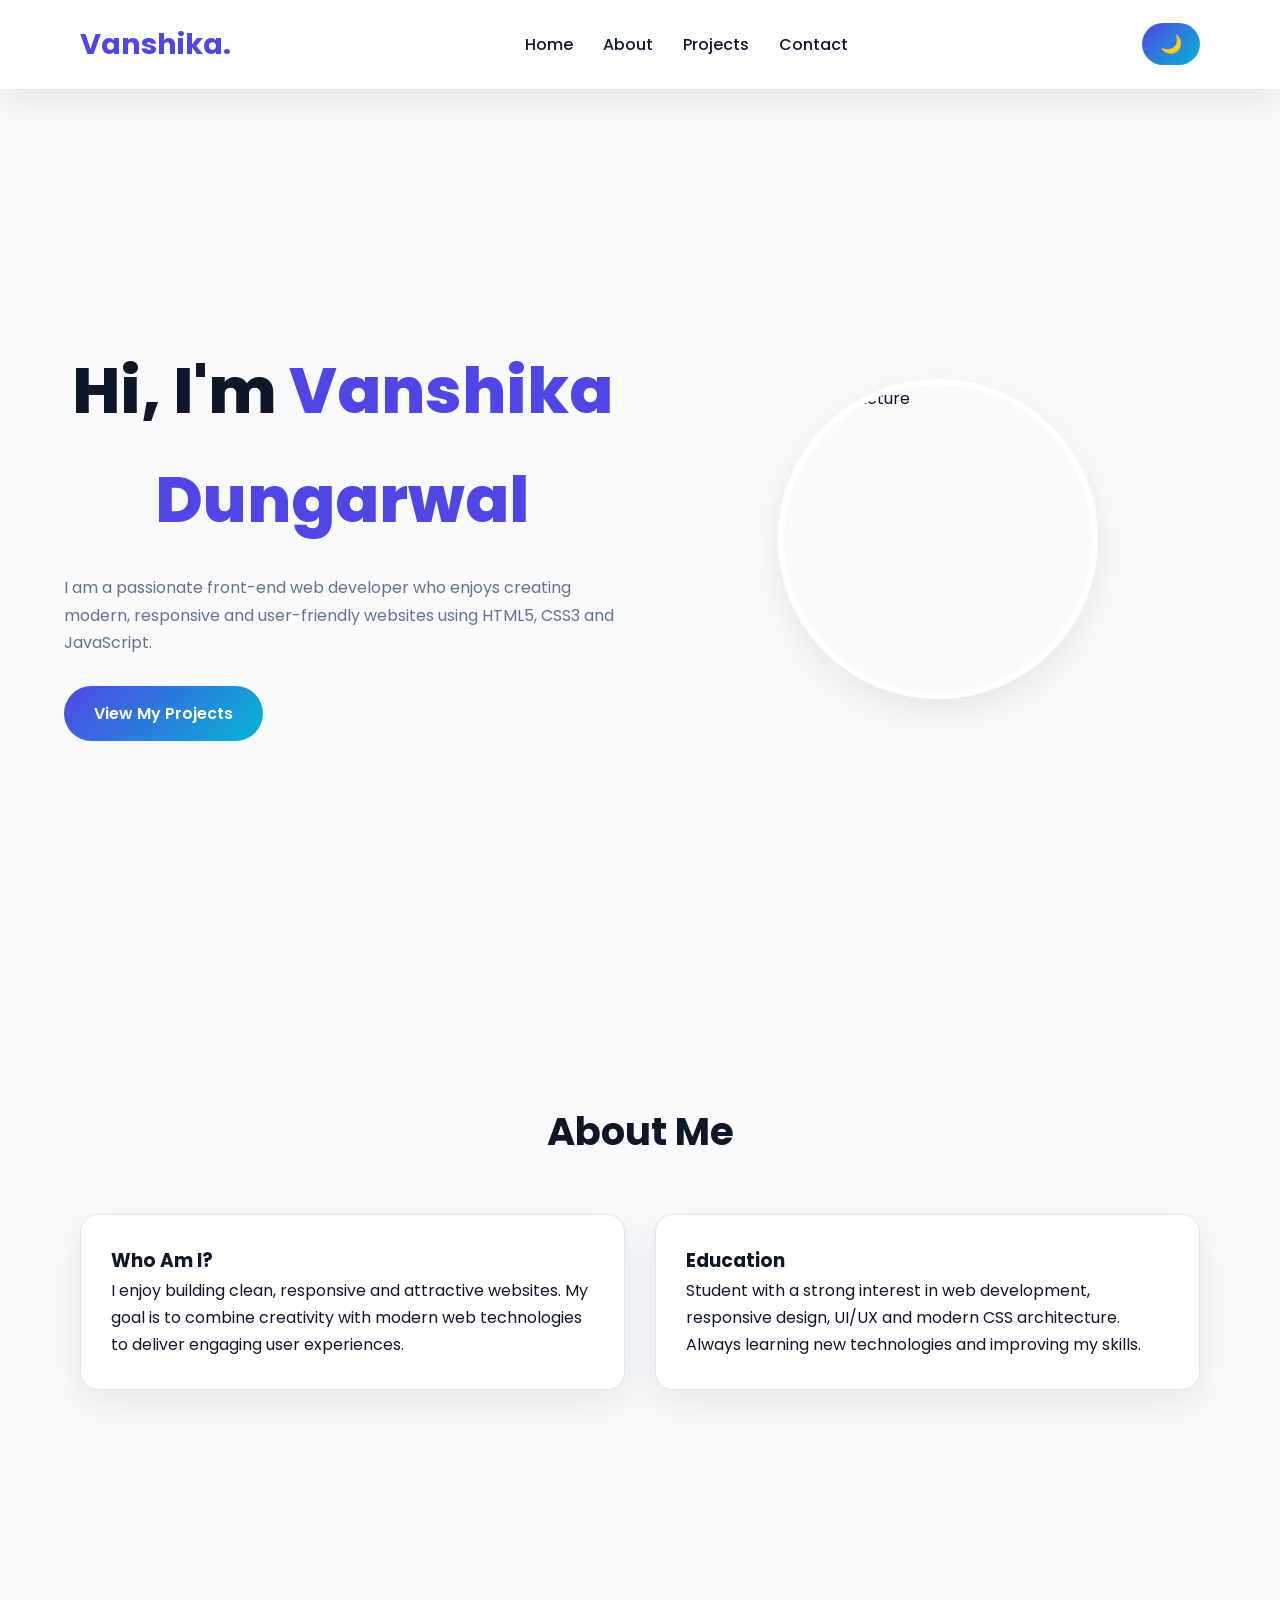
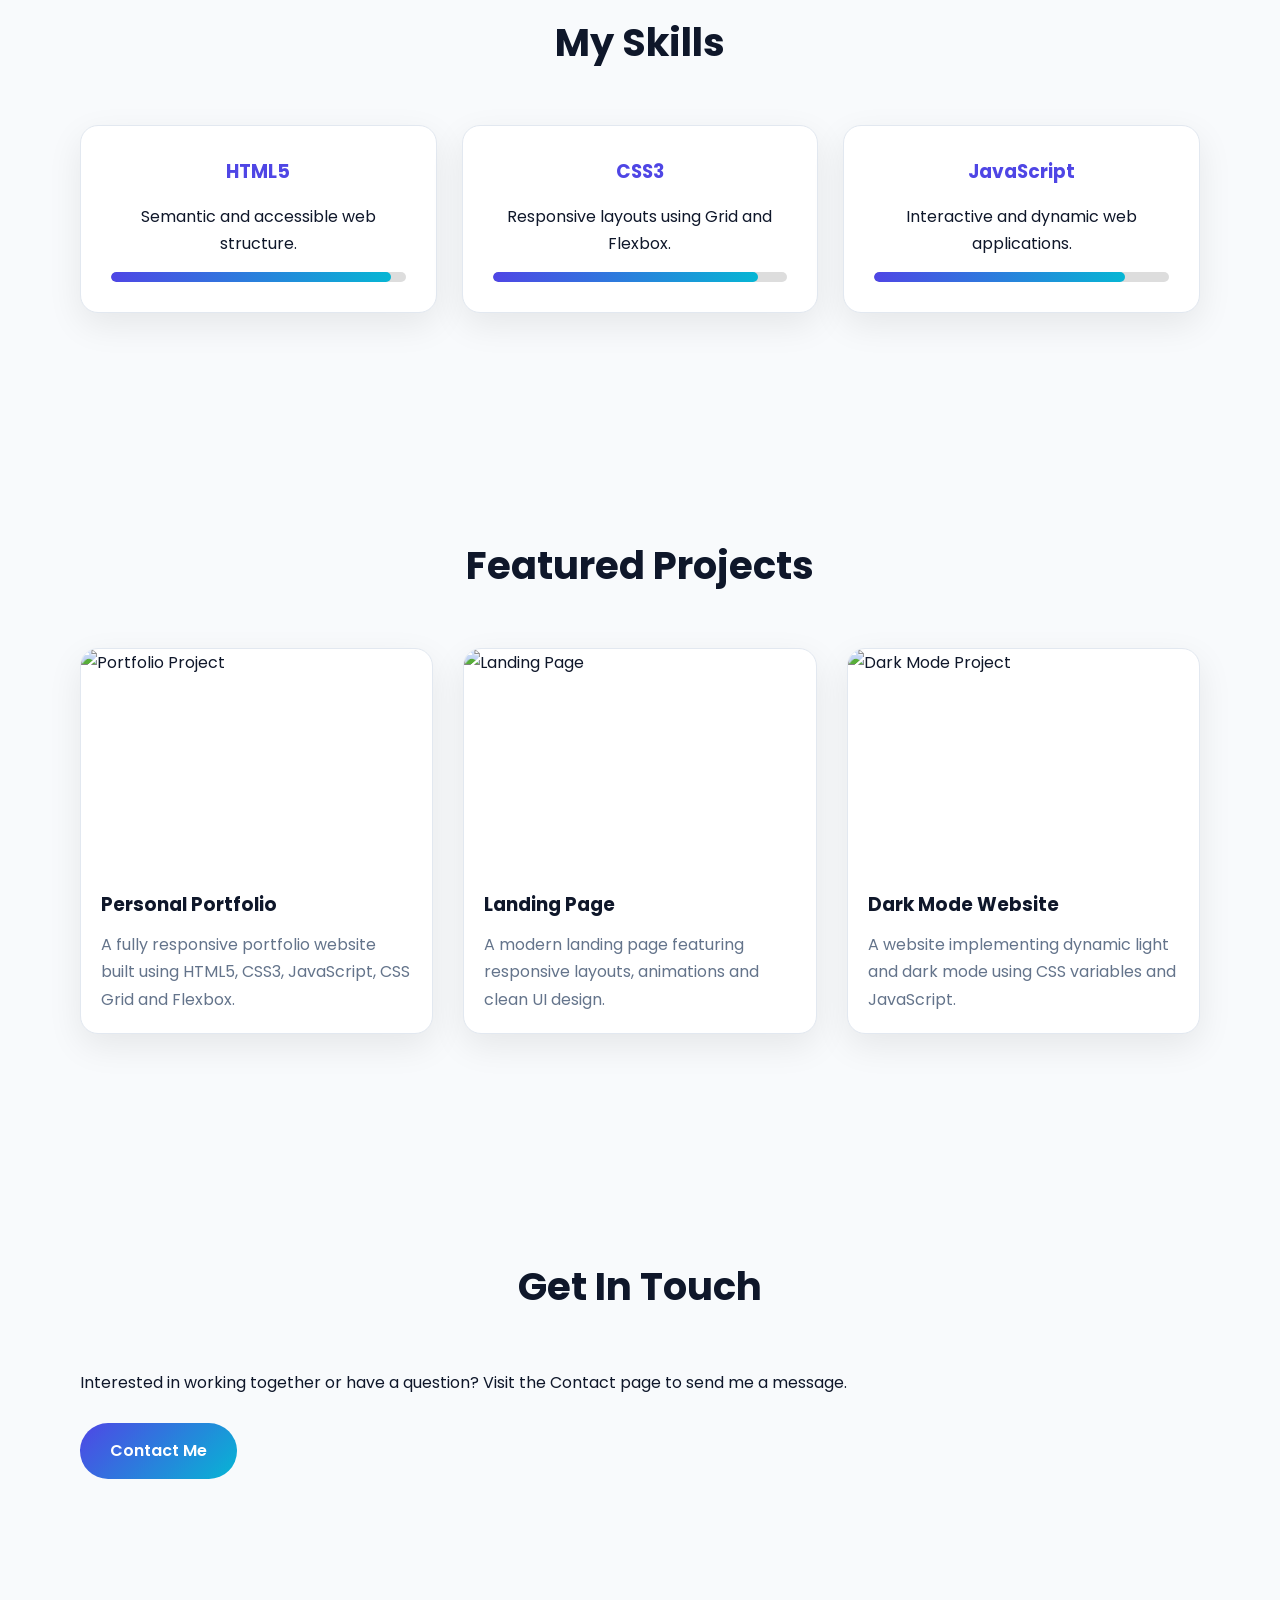
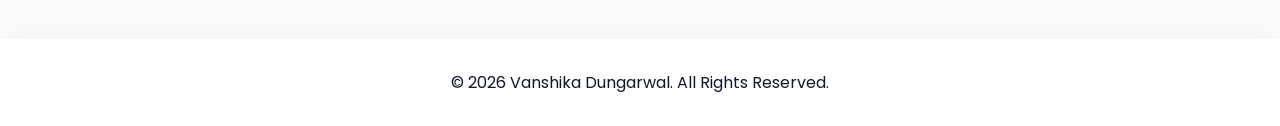
==== index.html @ 8c832d6f "Initial commit" ====
<!DOCTYPE html>
<html lang="en">

<head>
    <meta charset="UTF-8">
    <meta name="viewport" content="width=device-width, initial-scale=1.0">
    <title>Vanshika Dungarwal | Portfolio</title>

    <link rel="stylesheet" href="css/style.css">
</head>

<body>

<header class="header">

    <nav class="navbar">

        <h1 class="logo">Vanshika.</h1>

        <ul class="nav-links">
            <li><a href="index.html">Home</a></li>
            <li><a href="about.html">About</a></li>
            <li><a href="projects.html">Projects</a></li>
            <li><a href="contact.html">Contact</a></li>
        </ul>

        <button id="theme-btn">🌙</button>

    </nav>

</header>


<main>

<section class="hero">

<div class="hero-content">

<h2>
Hi, I'm <span>Vanshika Dungarwal</span>
</h2>

<p>
I am a passionate front-end web developer who enjoys creating
modern, responsive and user-friendly websites using HTML5,
CSS3 and JavaScript.
</p>

<a href="projects.html" class="btn">
View My Projects
</a>

</div>


<div class="hero-image">

<img src="images/profile.jpg" alt="Profile Picture">

</div>

</section>



<section>

<h2>About Me</h2>

<div class="about-content">

<div class="about-card">

<h3>Who Am I?</h3>

<p>
I enjoy building clean, responsive and attractive websites.
My goal is to combine creativity with modern web technologies
to deliver engaging user experiences.
</p>

</div>


<div class="about-card">

<h3>Education</h3>

<p>
Student with a strong interest in web development,
responsive design, UI/UX and modern CSS architecture.
Always learning new technologies and improving my skills.
</p>

</div>

</div>

</section>
<section>

<h2>My Skills</h2>

<div class="skill-container">

<div class="card">
<h3>HTML5</h3>
<p>Semantic and accessible web structure.</p>
<div class="progress">
<span style="width:95%"></span>
</div>
</div>

<div class="card">
<h3>CSS3</h3>
<p>Responsive layouts using Grid and Flexbox.</p>
<div class="progress">
<span style="width:90%"></span>
</div>
</div>

<div class="card">
<h3>JavaScript</h3>
<p>Interactive and dynamic web applications.</p>
<div class="progress">
<span style="width:85%"></span>
</div>
</div>

</div>

</section>



<section>

<h2>Featured Projects</h2>

<div class="project-grid">

<div class="project-card">

<img src="images/project1.jpg" alt="Portfolio Project">

<h3>Personal Portfolio</h3>

<p>
A fully responsive portfolio website built using HTML5,
CSS3, JavaScript, CSS Grid and Flexbox.
</p>

</div>



<div class="project-card">

<img src="images/project2.jpg" alt="Landing Page">

<h3>Landing Page</h3>

<p>
A modern landing page featuring responsive layouts,
animations and clean UI design.
</p>

</div>



<div class="project-card">

<img src="images/project3.jpg" alt="Dark Mode Project">

<h3>Dark Mode Website</h3>

<p>
A website implementing dynamic light and dark mode
using CSS variables and JavaScript.
</p>

</div>

</div>

</section>



<section class="contact">

<h2>Get In Touch</h2>

<p>
Interested in working together or have a question?
Visit the Contact page to send me a message.
</p>

<br>

<a href="contact.html" class="btn">
Contact Me
</a>

</section>

</main>



<footer>

<p>
© 2026 Vanshika Dungarwal. All Rights Reserved.
</p>

</footer>



<script src="js/script.js"></script>

</body>

</html>
---- css/style.css ----
/* ======================================
   GOOGLE FONT
====================================== */

@import url('https://fonts.googleapis.com/css2?family=Poppins:wght@300;400;500;600;700;800&display=swap');


/* ======================================
   CSS VARIABLES
====================================== */

:root{

--primary:#4F46E5;
--secondary:#06B6D4;

--background:#F8FAFC;

--surface:#FFFFFF;

--text:#0F172A;

--text-light:#64748B;

--border:#E2E8F0;

--shadow:0 12px 35px rgba(0,0,0,.08);

--radius:18px;

--transition:.35s ease;

}



.dark{

--background:#0F172A;

--surface:#1E293B;

--text:#F8FAFC;

--text-light:#CBD5E1;

--border:#334155;

--shadow:0 12px 35px rgba(0,0,0,.45);

}



/* ======================================
   RESET
====================================== */

*{

margin:0;

padding:0;

box-sizing:border-box;

}



html{

scroll-behavior:smooth;

}



body{

font-family:'Poppins',sans-serif;

background:var(--background);

color:var(--text);

transition:var(--transition);

line-height:1.7;

}



img{

display:block;

max-width:100%;

}



a{

text-decoration:none;

color:inherit;

}



ul{

list-style:none;

}



/* ======================================
   CUSTOM SCROLLBAR
====================================== */

::-webkit-scrollbar{

width:10px;

}

::-webkit-scrollbar-track{

background:var(--background);

}

::-webkit-scrollbar-thumb{

background:linear-gradient(var(--primary),var(--secondary));

border-radius:20px;

}



/* ======================================
   HEADER
====================================== */

.header{

position:sticky;

top:0;

width:100%;

background:rgba(255,255,255,.85);

backdrop-filter:blur(15px);

z-index:999;

box-shadow:var(--shadow);

}



.dark .header{

background:rgba(15,23,42,.9);

}



.navbar{

max-width:1200px;

margin:auto;

display:flex;

justify-content:space-between;

align-items:center;

padding:18px 24px;

}



.logo{

font-size:1.8rem;

font-weight:700;

color:var(--primary);

}



.nav-links{

display:none;

gap:30px;

}



.nav-links a{

font-weight:500;

transition:.3s;

}



.nav-links a:hover{

color:var(--primary);

}



#theme-btn{

padding:10px 18px;

border:none;

border-radius:50px;

background:linear-gradient(135deg,var(--primary),var(--secondary));

color:white;

font-size:18px;

cursor:pointer;

transition:.3s;

}



#theme-btn:hover{

transform:scale(1.08);

}



/* ======================================
   HERO
====================================== */

.hero{

min-height:100vh;

display:grid;

grid-template-columns:1fr;

align-items:center;

gap:40px;

padding:40px 24px;

max-width:1200px;

margin:auto;

}



.hero-content h2{

font-size:2.7rem;

font-weight:800;

margin-bottom:20px;

}



.hero-content span{

color:var(--primary);

}



.hero-content p{

color:var(--text-light);

margin-bottom:30px;

}



.btn{

display:inline-block;

padding:14px 30px;

border-radius:50px;

background:linear-gradient(135deg,var(--primary),var(--secondary));

color:white;

font-weight:600;

transition:.3s;

}



.btn:hover{

transform:translateY(-6px);

box-shadow:var(--shadow);

}



.hero-image{

display:flex;

justify-content:center;

}



.hero-image img{

width:320px;

height:320px;

border-radius:50%;

object-fit:cover;

border:6px solid white;

box-shadow:var(--shadow);

}
/* ======================================
   SECTIONS
====================================== */

section{
padding:90px 24px;
max-width:1200px;
margin:auto;
}

section h2{
font-size:2.4rem;
text-align:center;
margin-bottom:50px;
font-weight:700;
color:var(--text);
}

/* ======================================
   ABOUT
====================================== */

.about-content{
display:grid;
grid-template-columns:1fr;
gap:30px;
}

.about-card{
background:var(--surface);
padding:30px;
border-radius:var(--radius);
box-shadow:var(--shadow);
transition:var(--transition);
border:1px solid var(--border);
}

.about-card:hover{
transform:translateY(-10px);
}

/* ======================================
   SKILLS
====================================== */

.skill-container{
display:grid;
grid-template-columns:1fr;
gap:25px;
}

.card{
background:var(--surface);
padding:30px;
border-radius:var(--radius);
box-shadow:var(--shadow);
text-align:center;
transition:var(--transition);
border:1px solid var(--border);
}

.card:hover{
transform:translateY(-10px) scale(1.03);
}

.card h3{
margin-bottom:15px;
color:var(--primary);
}

.progress{
margin-top:15px;
height:10px;
background:#ddd;
border-radius:50px;
overflow:hidden;
}

.progress span{
display:block;
height:100%;
background:linear-gradient(90deg,var(--primary),var(--secondary));
border-radius:50px;
}

/* ======================================
   PROJECTS
====================================== */

.project-grid{
display:grid;
grid-template-columns:1fr;
gap:30px;
}

.project-card{
background:var(--surface);
border-radius:var(--radius);
overflow:hidden;
box-shadow:var(--shadow);
transition:var(--transition);
border:1px solid var(--border);
}

.project-card:hover{
transform:translateY(-12px);
}

.project-card img{
height:220px;
width:100%;
object-fit:cover;
}

.project-card h3{
padding:20px 20px 10px;
}

.project-card p{
padding:0 20px 20px;
color:var(--text-light);
}

/* ======================================
   CONTACT
====================================== */

.contact-container{
display:flex;
flex-direction:column;
gap:40px;
}

.contact-form{
display:flex;
flex-direction:column;
gap:20px;
}

.contact-form input,
.contact-form textarea{
padding:16px;
border-radius:12px;
border:1px solid var(--border);
background:var(--surface);
color:var(--text);
font-size:16px;
outline:none;
}

.contact-form input:focus,
.contact-form textarea:focus{
border-color:var(--primary);
}

.contact-form button{
align-self:flex-start;
}

.social-links{
display:flex;
flex-direction:column;
gap:18px;
}

.social-links a{
display:flex;
align-items:center;
gap:12px;
font-weight:500;
transition:var(--transition);
}

.social-links a:hover{
color:var(--primary);
transform:translateX(8px);
}

.social-links img{
width:28px;
height:28px;
}

/* ======================================
   FOOTER
====================================== */

footer{
margin-top:50px;
padding:30px;
text-align:center;
background:var(--surface);
box-shadow:var(--shadow);
}

/* ======================================
   ANIMATIONS
====================================== */

@keyframes fadeUp{

from{
opacity:0;
transform:translateY(40px);
}

to{
opacity:1;
transform:translateY(0);
}

}

.hero,
.about-card,
.card,
.project-card,
.contact-container{
animation:fadeUp .8s ease;
}

/* ======================================
   TABLET
====================================== */

@media(min-width:768px){

.nav-links{
display:flex;
}

.hero{
grid-template-columns:1fr 1fr;
}

.about-content{
grid-template-columns:repeat(2,1fr);
}

.skill-container{
grid-template-columns:repeat(3,1fr);
}

.project-grid{
grid-template-columns:repeat(2,1fr);
}

.contact-container{
flex-direction:row;
}

.contact-form,
.social-links{
flex:1;
}

}

/* ======================================
   DESKTOP
====================================== */

@media(min-width:1024px){

.hero-content h2{
font-size:4rem;
}

.project-grid{
grid-template-columns:repeat(3,1fr);
}

section{
padding:110px 40px;
}

.navbar{
padding:20px 40px;
}

}
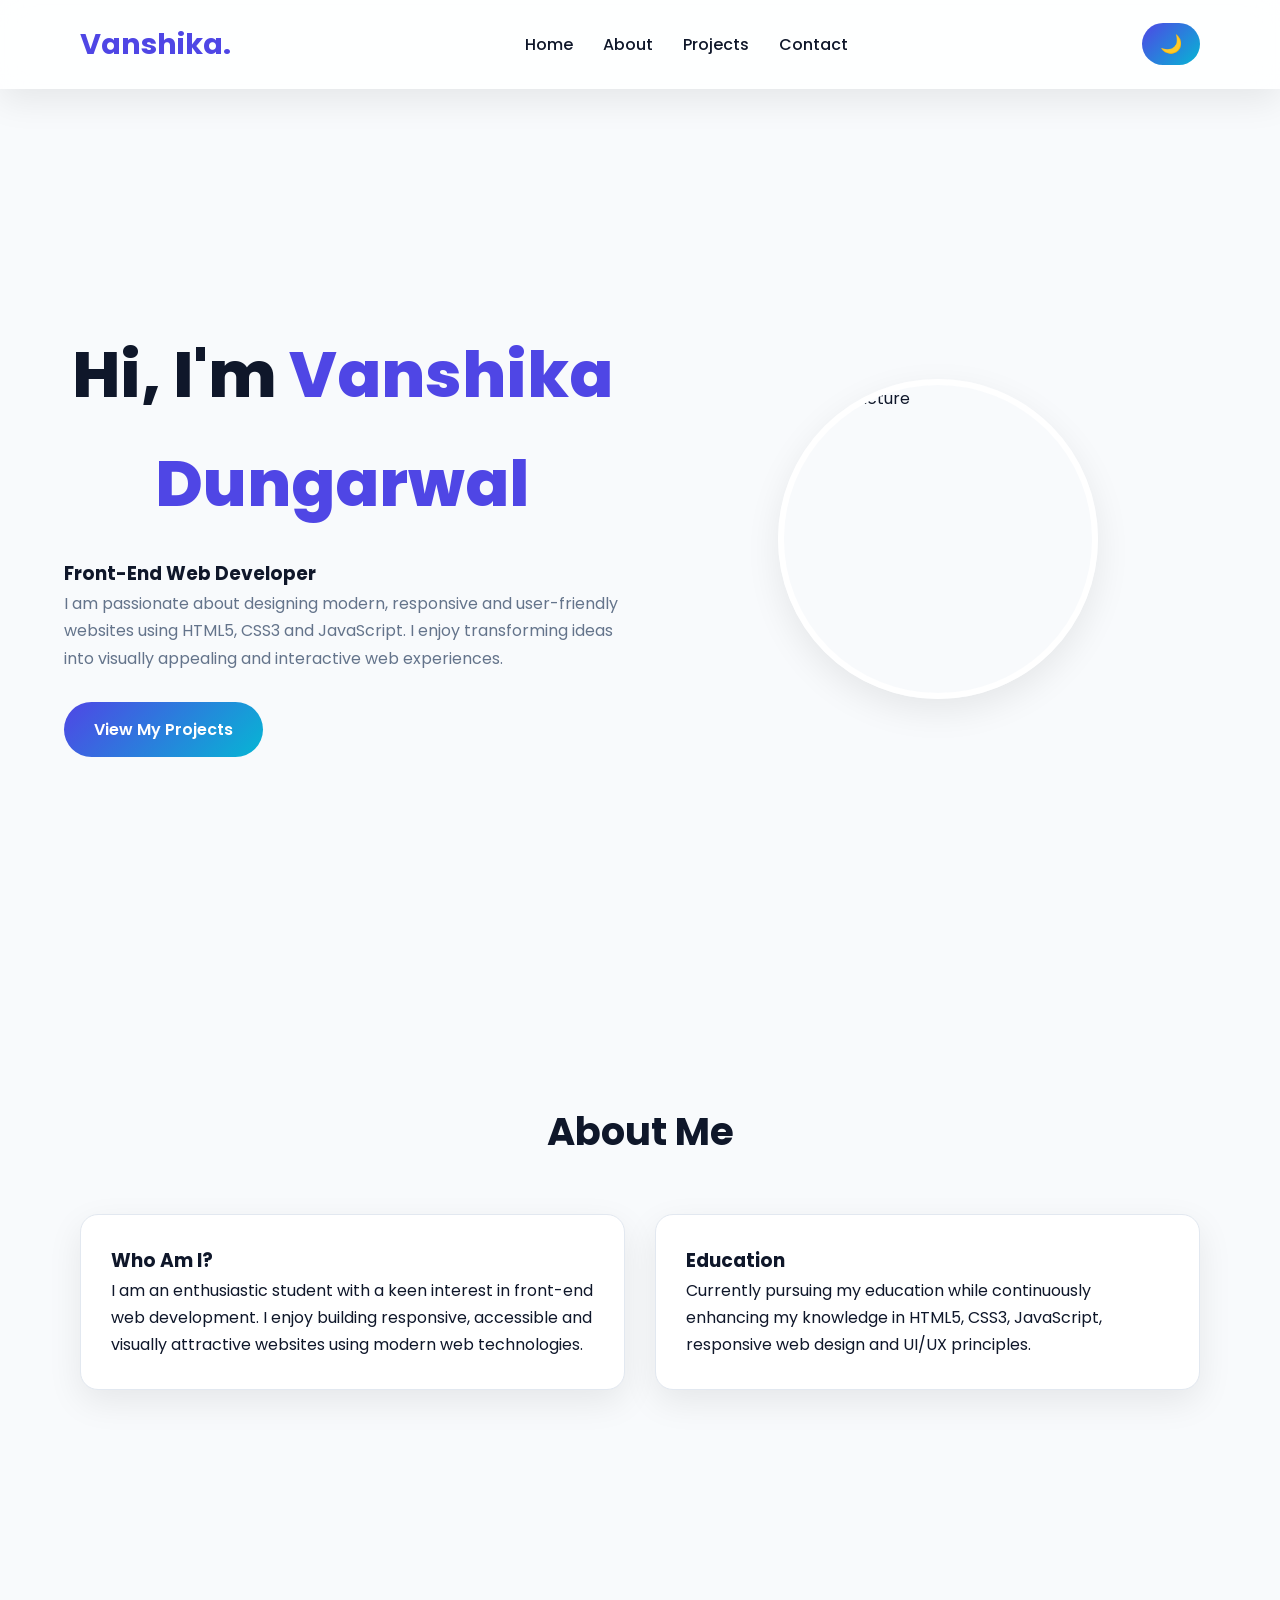
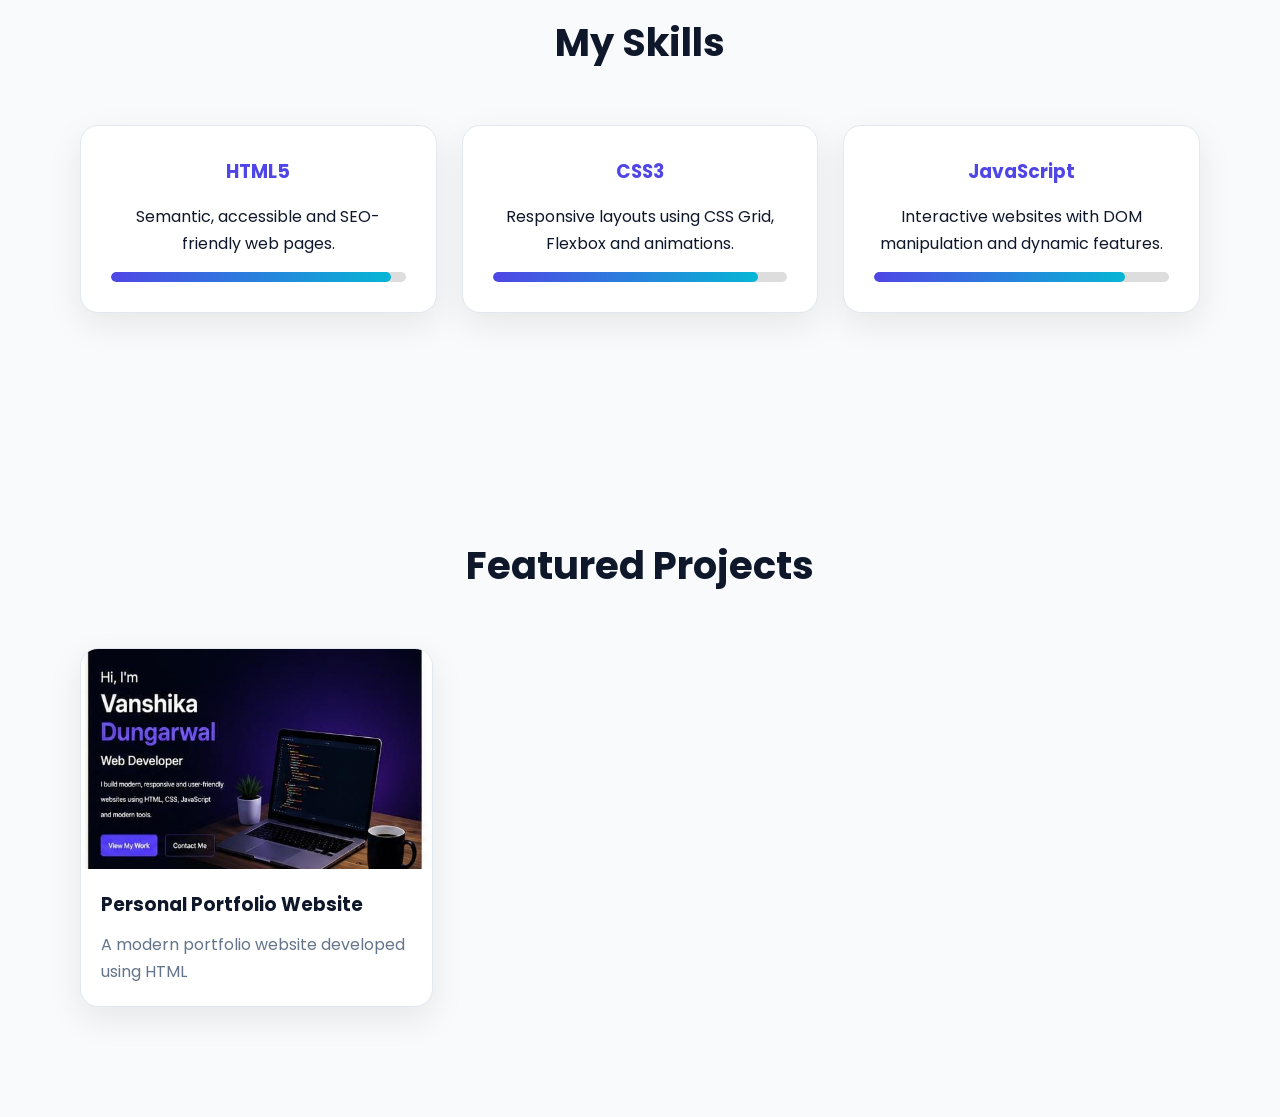
==== commit bd49abf1: "commited" ====
--- a/index.html
+++ b/index.html
@@ -2,34 +2,36 @@
 <html lang="en">
 
 <head>
-    <meta charset="UTF-8">
-    <meta name="viewport" content="width=device-width, initial-scale=1.0">
-    <title>Vanshika Dungarwal | Portfolio</title>
 
-    <link rel="stylesheet" href="css/style.css">
+<meta charset="UTF-8">
+<meta name="viewport" content="width=device-width, initial-scale=1.0">
+
+<title>Vanshika Dungarwal | Portfolio</title>
+
+<link rel="stylesheet" href="css/style.css">
+
 </head>
 
 <body>
 
 <header class="header">
 
-    <nav class="navbar">
+<nav class="navbar">
 
-        <h1 class="logo">Vanshika.</h1>
+<h1 class="logo">Vanshika.</h1>
 
-        <ul class="nav-links">
-            <li><a href="index.html">Home</a></li>
-            <li><a href="about.html">About</a></li>
-            <li><a href="projects.html">Projects</a></li>
-            <li><a href="contact.html">Contact</a></li>
-        </ul>
+<ul class="nav-links">
+<li><a href="index.html">Home</a></li>
+<li><a href="about.html">About</a></li>
+<li><a href="projects.html">Projects</a></li>
+<li><a href="contact.html">Contact</a></li>
+</ul>
 
-        <button id="theme-btn">🌙</button>
+<button id="theme-btn">🌙</button>
 
-    </nav>
+</nav>
 
 </header>
-
 
 <main>
 
@@ -41,10 +43,13 @@
 Hi, I'm <span>Vanshika Dungarwal</span>
 </h2>
 
+<h3>Front-End Web Developer</h3>
+
 <p>
-I am a passionate front-end web developer who enjoys creating
-modern, responsive and user-friendly websites using HTML5,
-CSS3 and JavaScript.
+I am passionate about designing modern, responsive and
+user-friendly websites using HTML5, CSS3 and JavaScript.
+I enjoy transforming ideas into visually appealing and
+interactive web experiences.
 </p>
 
 <a href="projects.html" class="btn">
@@ -53,16 +58,13 @@
 
 </div>
 
-
 <div class="hero-image">
 
-<img src="images/profile.jpg" alt="Profile Picture">
+<img src="images/profile.jpg" alt="Profile Picture" loading="lazy">
 
 </div>
 
 </section>
-
-
 
 <section>
 
@@ -75,22 +77,22 @@
 <h3>Who Am I?</h3>
 
 <p>
-I enjoy building clean, responsive and attractive websites.
-My goal is to combine creativity with modern web technologies
-to deliver engaging user experiences.
+I am an enthusiastic student with a keen interest in
+front-end web development. I enjoy building responsive,
+accessible and visually attractive websites using modern
+web technologies.
 </p>
 
 </div>
-
 
 <div class="about-card">
 
 <h3>Education</h3>
 
 <p>
-Student with a strong interest in web development,
-responsive design, UI/UX and modern CSS architecture.
-Always learning new technologies and improving my skills.
+Currently pursuing my education while continuously
+enhancing my knowledge in HTML5, CSS3, JavaScript,
+responsive web design and UI/UX principles.
 </p>
 
 </div>
@@ -98,6 +100,7 @@
 </div>
 
 </section>
+
 <section>
 
 <h2>My Skills</h2>
@@ -105,34 +108,44 @@
 <div class="skill-container">
 
 <div class="card">
+
 <h3>HTML5</h3>
-<p>Semantic and accessible web structure.</p>
+
+<p>Semantic, accessible and SEO-friendly web pages.</p>
+
 <div class="progress">
 <span style="width:95%"></span>
 </div>
+
 </div>
 
 <div class="card">
+
 <h3>CSS3</h3>
-<p>Responsive layouts using Grid and Flexbox.</p>
+
+<p>Responsive layouts using CSS Grid, Flexbox and animations.</p>
+
 <div class="progress">
 <span style="width:90%"></span>
 </div>
+
 </div>
 
 <div class="card">
+
 <h3>JavaScript</h3>
-<p>Interactive and dynamic web applications.</p>
+
+<p>Interactive websites with DOM manipulation and dynamic features.</p>
+
 <div class="progress">
 <span style="width:85%"></span>
 </div>
+
 </div>
 
 </div>
 
 </section>
-
-
 
 <section>
 
@@ -142,86 +155,9 @@
 
 <div class="project-card">
 
-<img src="images/project1.jpg" alt="Portfolio Project">
+<img src="images/project1.jpeg" alt="Portfolio Website" loading="lazy">
 
-<h3>Personal Portfolio</h3>
+<h3>Personal Portfolio Website</h3>
 
 <p>
-A fully responsive portfolio website built using HTML5,
-CSS3, JavaScript, CSS Grid and Flexbox.
-</p>
-
-</div>
-
-
-
-<div class="project-card">
-
-<img src="images/project2.jpg" alt="Landing Page">
-
-<h3>Landing Page</h3>
-
-<p>
-A modern landing page featuring responsive layouts,
-animations and clean UI design.
-</p>
-
-</div>
-
-
-
-<div class="project-card">
-
-<img src="images/project3.jpg" alt="Dark Mode Project">
-
-<h3>Dark Mode Website</h3>
-
-<p>
-A website implementing dynamic light and dark mode
-using CSS variables and JavaScript.
-</p>
-
-</div>
-
-</div>
-
-</section>
-
-
-
-<section class="contact">
-
-<h2>Get In Touch</h2>
-
-<p>
-Interested in working together or have a question?
-Visit the Contact page to send me a message.
-</p>
-
-<br>
-
-<a href="contact.html" class="btn">
-Contact Me
-</a>
-
-</section>
-
-</main>
-
-
-
-<footer>
-
-<p>
-© 2026 Vanshika Dungarwal. All Rights Reserved.
-</p>
-
-</footer>
-
-
-
-<script src="js/script.js"></script>
-
-</body>
-
-</html>+A modern portfolio website developed using HTML
